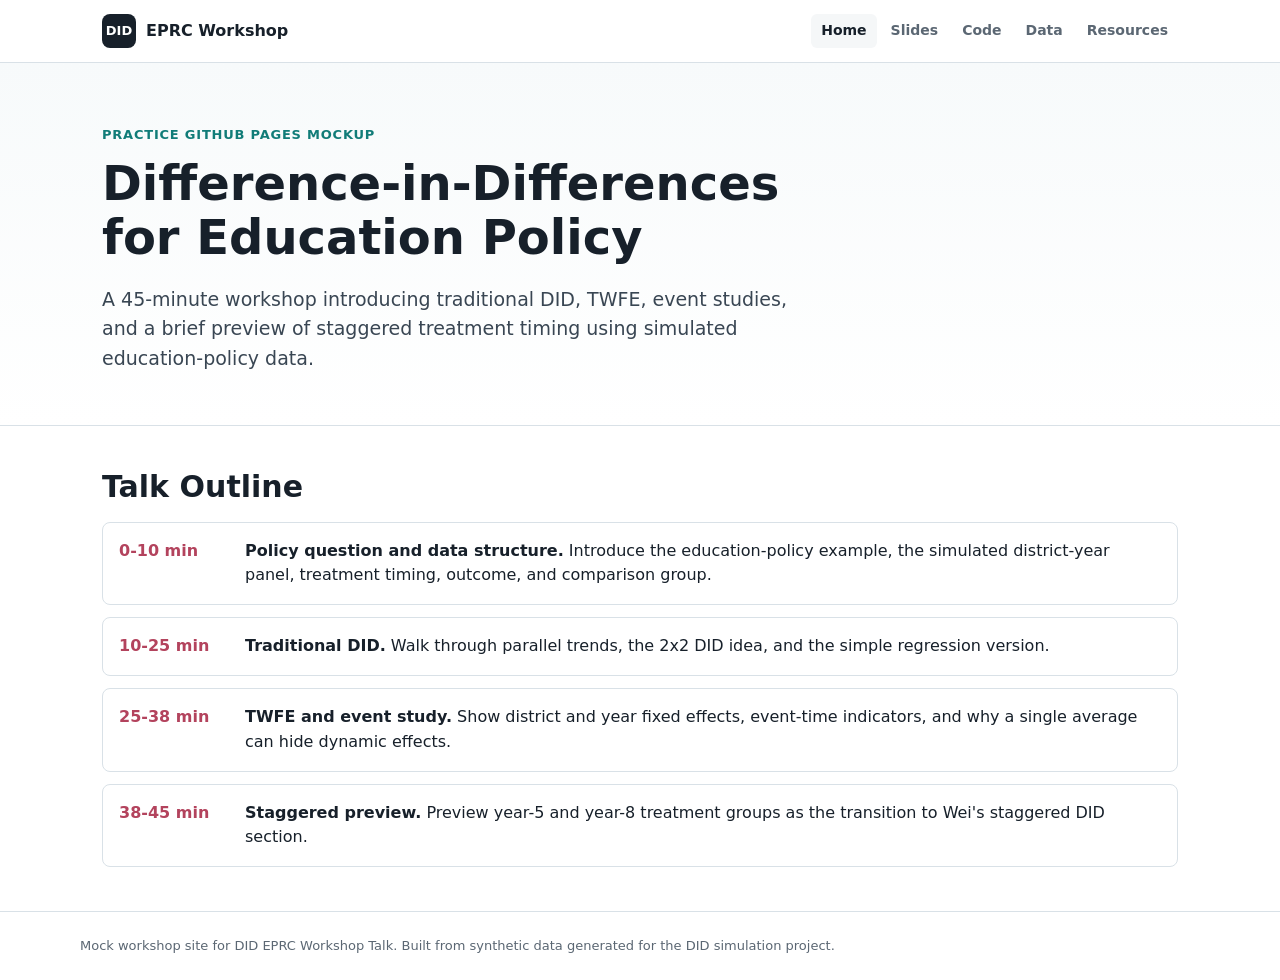
==== index.html @ 75d729e2 "Create DID EPRC workshop site mockup" ====
<!doctype html>
<html lang="en">
<head>
  <meta charset="utf-8">
  <meta name="viewport" content="width=device-width, initial-scale=1">
  <title>DID EPRC Workshop</title>
  <link rel="stylesheet" href="styles.css">
</head>
<body>
  <header class="site-header">
    <nav class="nav" aria-label="Main navigation">
      <a class="brand" href="index.html"><span class="brand-mark">DID</span><span>EPRC Workshop</span></a>
      <div class="nav-links">
        <a href="index.html" aria-current="page">Home</a>
        <a href="slides.html">Slides</a>
        <a href="code.html">Code</a>
        <a href="data.html">Data</a>
        <a href="resources.html">Resources</a>
      </div>
    </nav>
  </header>

  <main>
    <section class="hero">
      <div class="hero-inner">
        <div>
          <p class="eyebrow">Practice GitHub Pages mockup</p>
          <h1>Difference-in-Differences for Education Policy</h1>
          <p class="lead">A 45-minute workshop introducing traditional DID, TWFE, event studies, and a brief preview of staggered treatment timing using simulated education-policy data.</p>
        </div>
      </div>
    </section>

    <section class="section">
      <h2>Talk Outline</h2>
      <div class="timeline">
        <div class="timeline-item">
          <div class="time-label">0-10 min</div>
          <div><strong>Policy question and data structure.</strong> Introduce the education-policy example, the simulated district-year panel, treatment timing, outcome, and comparison group.</div>
        </div>
        <div class="timeline-item">
          <div class="time-label">10-25 min</div>
          <div><strong>Traditional DID.</strong> Walk through parallel trends, the 2x2 DID idea, and the simple regression version.</div>
        </div>
        <div class="timeline-item">
          <div class="time-label">25-38 min</div>
          <div><strong>TWFE and event study.</strong> Show district and year fixed effects, event-time indicators, and why a single average can hide dynamic effects.</div>
        </div>
        <div class="timeline-item">
          <div class="time-label">38-45 min</div>
          <div><strong>Staggered preview.</strong> Preview year-5 and year-8 treatment groups as the transition to Wei's staggered DID section.</div>
        </div>
      </div>
    </section>
  </main>

  <footer class="footer">
    <div class="footer-inner">Mock workshop site for DID EPRC Workshop Talk. Built from synthetic data generated for the DID simulation project.</div>
  </footer>
</body>
</html>
---- styles.css ----
:root {
  --ink: #17202a;
  --muted: #5b6773;
  --paper: #ffffff;
  --soft: #f5f7f8;
  --line: #d9e1e7;
  --blue: #2454a6;
  --teal: #117c78;
  --rose: #b3435d;
  --gold: #956f18;
  --shadow: 0 8px 24px rgba(23, 32, 42, 0.08);
}

* {
  box-sizing: border-box;
}

body {
  margin: 0;
  color: var(--ink);
  background: var(--paper);
  font-family: Inter, ui-sans-serif, system-ui, -apple-system, BlinkMacSystemFont, "Segoe UI", sans-serif;
  line-height: 1.55;
}

a {
  color: var(--blue);
  text-decoration-thickness: 0.08em;
  text-underline-offset: 0.18em;
}

.site-header {
  position: sticky;
  top: 0;
  z-index: 10;
  border-bottom: 1px solid var(--line);
  background: rgba(255, 255, 255, 0.96);
  backdrop-filter: blur(10px);
}

.nav {
  display: flex;
  align-items: center;
  justify-content: space-between;
  max-width: 1120px;
  margin: 0 auto;
  padding: 14px 22px;
  gap: 20px;
}

.brand {
  display: inline-flex;
  align-items: center;
  gap: 10px;
  color: var(--ink);
  font-weight: 750;
  text-decoration: none;
}

.brand-mark {
  display: inline-grid;
  place-items: center;
  width: 34px;
  height: 34px;
  border-radius: 8px;
  background: var(--ink);
  color: white;
  font-size: 13px;
  letter-spacing: 0;
}

.nav-links {
  display: flex;
  align-items: center;
  gap: 4px;
  flex-wrap: wrap;
}

.nav-links a {
  display: inline-flex;
  align-items: center;
  min-height: 34px;
  padding: 6px 10px;
  border-radius: 6px;
  color: var(--muted);
  font-size: 14px;
  font-weight: 650;
  text-decoration: none;
}

.nav-links a:hover,
.nav-links a[aria-current="page"] {
  color: var(--ink);
  background: var(--soft);
}

.hero {
  border-bottom: 1px solid var(--line);
  background: linear-gradient(180deg, #f7fafb 0%, #ffffff 100%);
}

.hero-inner {
  display: block;
  max-width: 1120px;
  margin: 0 auto;
  padding: 62px 22px 52px;
}

.eyebrow {
  margin: 0 0 12px;
  color: var(--teal);
  font-size: 13px;
  font-weight: 800;
  letter-spacing: 0.06em;
  text-transform: uppercase;
}

h1,
h2,
h3 {
  line-height: 1.12;
  letter-spacing: 0;
}

h1 {
  margin: 0;
  max-width: 760px;
  font-size: 48px;
}

h2 {
  margin: 0 0 16px;
  font-size: 30px;
}

h3 {
  margin: 0 0 8px;
  font-size: 20px;
}

.lead {
  max-width: 720px;
  margin: 20px 0 0;
  color: #394653;
  font-size: 19px;
}

.hero-actions,
.button-row {
  display: flex;
  flex-wrap: wrap;
  gap: 10px;
  margin-top: 26px;
}

.button {
  display: inline-flex;
  align-items: center;
  justify-content: center;
  min-height: 40px;
  padding: 9px 13px;
  border: 1px solid var(--line);
  border-radius: 7px;
  background: var(--paper);
  color: var(--ink);
  font-weight: 720;
  text-decoration: none;
}

.button.primary {
  border-color: var(--blue);
  background: var(--blue);
  color: white;
}

.button:hover {
  transform: translateY(-1px);
  box-shadow: var(--shadow);
}

.figure-frame {
  margin: 0;
  overflow: hidden;
  border: 1px solid var(--line);
  border-radius: 8px;
  background: white;
  box-shadow: var(--shadow);
}

.figure-frame img {
  display: block;
  width: 100%;
  height: auto;
}

.figure-frame figcaption {
  padding: 10px 14px 12px;
  color: var(--muted);
  font-size: 13px;
}

.section {
  max-width: 1120px;
  margin: 0 auto;
  padding: 44px 22px;
}

.section.alt {
  max-width: none;
  background: var(--soft);
  border-top: 1px solid var(--line);
  border-bottom: 1px solid var(--line);
}

.section.alt > .section-inner {
  max-width: 1120px;
  margin: 0 auto;
}

.grid {
  display: grid;
  grid-template-columns: repeat(3, minmax(0, 1fr));
  gap: 16px;
}

.grid.two {
  grid-template-columns: repeat(2, minmax(0, 1fr));
}

.card {
  min-height: 100%;
  padding: 18px;
  border: 1px solid var(--line);
  border-radius: 8px;
  background: white;
}

.card.accent-blue {
  border-top: 4px solid var(--blue);
}

.card.accent-teal {
  border-top: 4px solid var(--teal);
}

.card.accent-rose {
  border-top: 4px solid var(--rose);
}

.card.accent-gold {
  border-top: 4px solid var(--gold);
}

.card p,
.callout p {
  margin: 8px 0 0;
  color: var(--muted);
}

.metadata {
  display: grid;
  grid-template-columns: repeat(4, minmax(0, 1fr));
  gap: 12px;
  margin-top: 28px;
}

.metric {
  padding: 14px;
  border: 1px solid var(--line);
  border-radius: 8px;
  background: white;
}

.metric strong {
  display: block;
  margin-bottom: 3px;
  color: var(--ink);
  font-size: 22px;
}

.metric span {
  color: var(--muted);
  font-size: 13px;
}

.timeline {
  display: grid;
  gap: 12px;
  margin-top: 18px;
}

.timeline-item {
  display: grid;
  grid-template-columns: 110px minmax(0, 1fr);
  gap: 16px;
  padding: 16px;
  border: 1px solid var(--line);
  border-radius: 8px;
  background: white;
}

.time-label {
  color: var(--rose);
  font-weight: 800;
}

.table-wrap {
  overflow-x: auto;
  border: 1px solid var(--line);
  border-radius: 8px;
  background: white;
}

table {
  width: 100%;
  border-collapse: collapse;
  font-size: 14px;
}

th,
td {
  padding: 12px 14px;
  border-bottom: 1px solid var(--line);
  text-align: left;
  vertical-align: top;
}

th {
  background: #f8fafb;
  color: #2b3742;
  font-size: 12px;
  letter-spacing: 0.04em;
  text-transform: uppercase;
}

tr:last-child td {
  border-bottom: 0;
}

.callout {
  margin: 22px 0;
  padding: 18px;
  border-left: 4px solid var(--teal);
  border-radius: 8px;
  background: #f3fbfa;
}

.code-block {
  overflow-x: auto;
  padding: 16px;
  border-radius: 8px;
  background: #17202a;
  color: #eff4f7;
  font-family: "SFMono-Regular", Consolas, "Liberation Mono", monospace;
  font-size: 13px;
}

.page-title {
  max-width: 1120px;
  margin: 0 auto;
  padding: 44px 22px 20px;
}

.page-title h1 {
  font-size: 40px;
}

.footer {
  border-top: 1px solid var(--line);
  padding: 24px 22px;
  color: var(--muted);
  font-size: 13px;
}

.footer-inner {
  max-width: 1120px;
  margin: 0 auto;
}

@media (max-width: 820px) {
  .nav {
    align-items: flex-start;
    flex-direction: column;
  }

  .hero-inner,
  .grid,
  .grid.two,
  .metadata,
  .timeline-item {
    grid-template-columns: 1fr;
  }

  h1 {
    font-size: 36px;
  }

  .page-title h1 {
    font-size: 34px;
  }
}
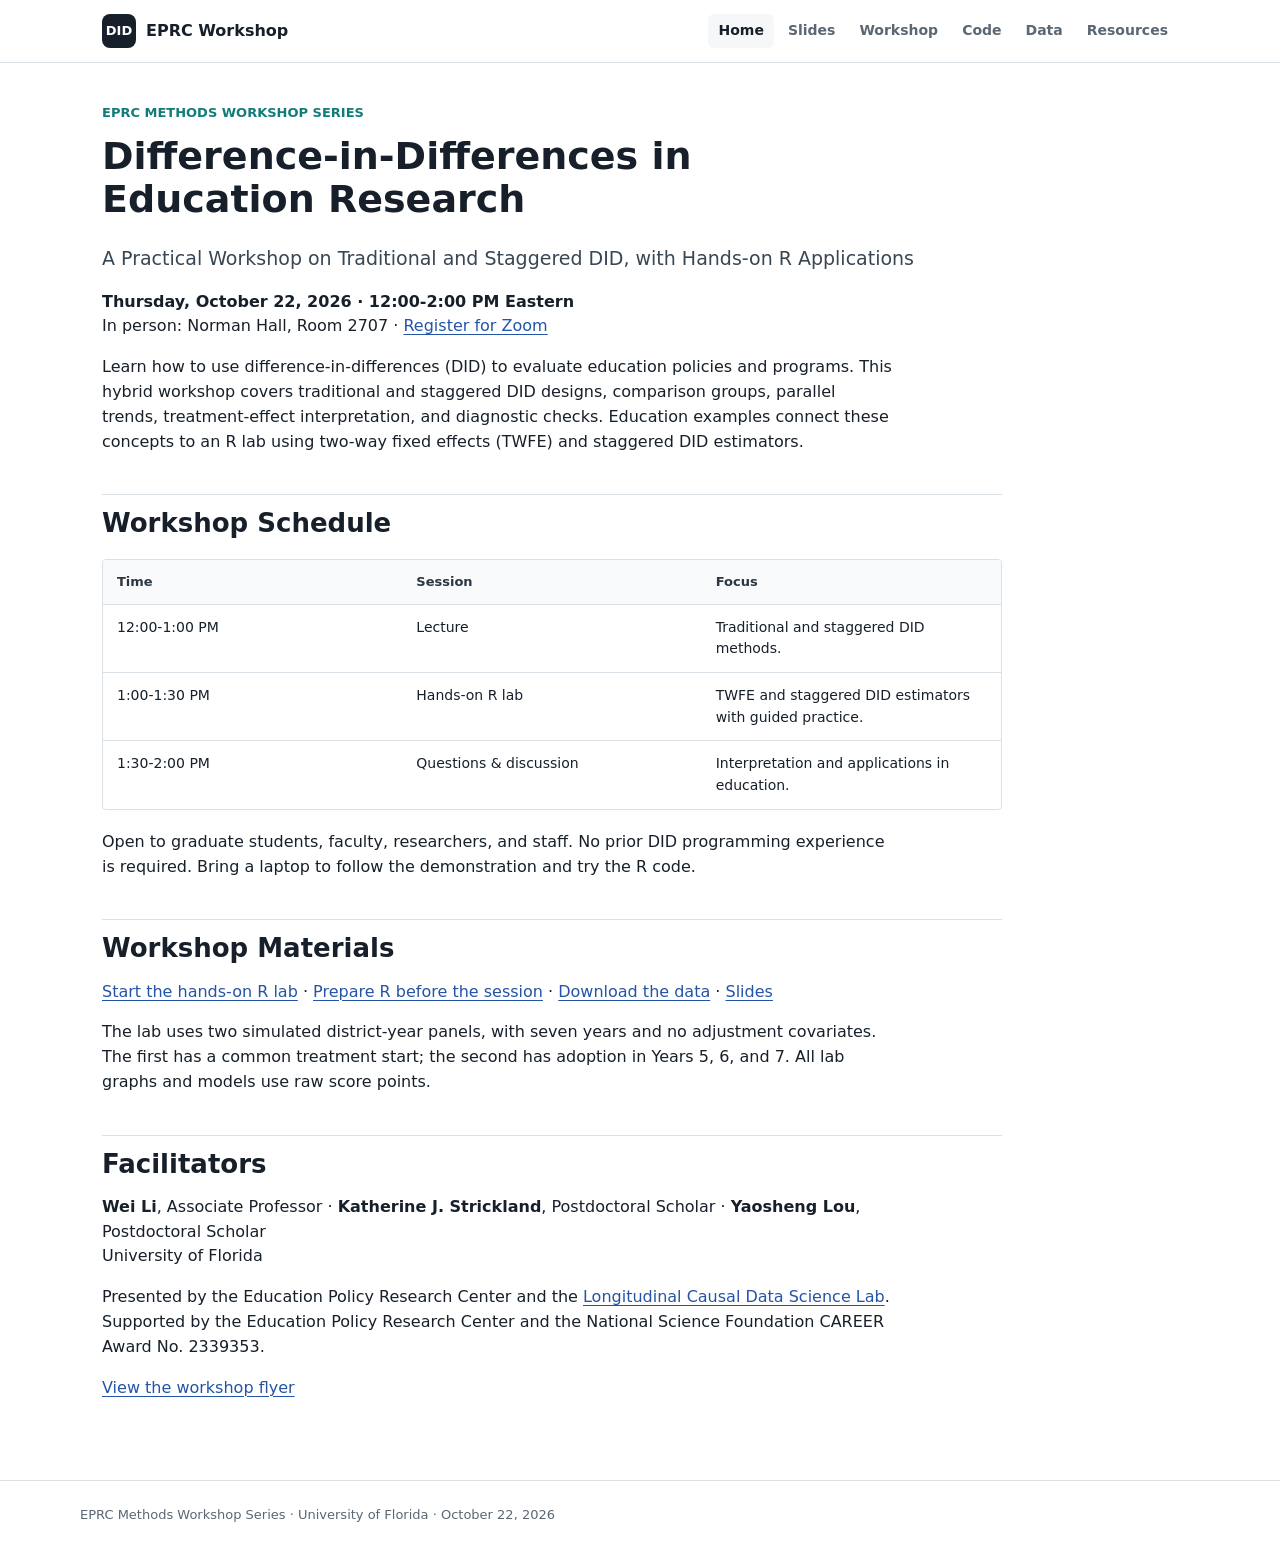
==== commit 1b2d27fa: "Add seven-year DID data and guided R workshop lab" ====
--- a/index.html
+++ b/index.html
@@ -1,61 +1,64 @@
 <!doctype html>
-<html lang="en">
-<head>
-  <meta charset="utf-8">
-  <meta name="viewport" content="width=device-width, initial-scale=1">
-  <title>DID EPRC Workshop</title>
-  <link rel="stylesheet" href="styles.css">
-</head>
-<body>
-  <header class="site-header">
-    <nav class="nav" aria-label="Main navigation">
-      <a class="brand" href="index.html"><span class="brand-mark">DID</span><span>EPRC Workshop</span></a>
-      <div class="nav-links">
-        <a href="index.html" aria-current="page">Home</a>
-        <a href="slides.html">Slides</a>
-        <a href="code.html">Code</a>
-        <a href="data.html">Data</a>
-        <a href="resources.html">Resources</a>
-      </div>
-    </nav>
-  </header>
-
-  <main>
-    <section class="hero">
-      <div class="hero-inner">
-        <div>
-          <p class="eyebrow">Practice GitHub Pages mockup</p>
-          <h1>Difference-in-Differences for Education Policy</h1>
-          <p class="lead">A 45-minute workshop introducing traditional DID, TWFE, event studies, and a brief preview of staggered treatment timing using simulated education-policy data.</p>
-        </div>
-      </div>
-    </section>
-
-    <section class="section">
-      <h2>Talk Outline</h2>
-      <div class="timeline">
-        <div class="timeline-item">
-          <div class="time-label">0-10 min</div>
-          <div><strong>Policy question and data structure.</strong> Introduce the education-policy example, the simulated district-year panel, treatment timing, outcome, and comparison group.</div>
-        </div>
-        <div class="timeline-item">
-          <div class="time-label">10-25 min</div>
-          <div><strong>Traditional DID.</strong> Walk through parallel trends, the 2x2 DID idea, and the simple regression version.</div>
-        </div>
-        <div class="timeline-item">
-          <div class="time-label">25-38 min</div>
-          <div><strong>TWFE and event study.</strong> Show district and year fixed effects, event-time indicators, and why a single average can hide dynamic effects.</div>
-        </div>
-        <div class="timeline-item">
-          <div class="time-label">38-45 min</div>
-          <div><strong>Staggered preview.</strong> Preview year-5 and year-8 treatment groups as the transition to Wei's staggered DID section.</div>
-        </div>
-      </div>
-    </section>
-  </main>
-
-  <footer class="footer">
-    <div class="footer-inner">Mock workshop site for DID EPRC Workshop Talk. Built from synthetic data generated for the DID simulation project.</div>
-  </footer>
-</body>
-</html>
+<html lang="en"><head><meta charset="utf-8"><meta name="viewport" content="width=device-width, initial-scale=1">
+<title>Home | EPRC DID Workshop</title><link rel="stylesheet" href="styles.css">
+<link rel="stylesheet" href="syntax.css"><script src="workshop.js" defer></script></head>
+<body><a class="skip-link" href="#main">Skip to content</a>
+<header class="site-header"><nav class="nav" aria-label="Main navigation">
+<a class="brand" href="index.html"><span class="brand-mark">DID</span><span>EPRC Workshop</span></a>
+<div class="nav-links"><a href="index.html" aria-current="page">Home</a>
+<a href="slides.html">Slides</a>
+<a href="workshop.html">Workshop</a>
+<a href="code.html">Code</a>
+<a href="data.html">Data</a>
+<a href="resources.html">Resources</a></div></nav></header>
+<main id="main" class="document ">
+<article><p class="eyebrow">
+EPRC Methods Workshop Series
+</p>
+<h1 id="difference-in-differences-in-education-research">Difference-in-Differences in Education Research</h1>
+<p class="lead">
+A Practical Workshop on Traditional and Staggered DID, with Hands-on R Applications
+</p>
+<p><strong>Thursday, October 22, 2026 · 12:00-2:00 PM Eastern</strong><br> In person: Norman Hall, Room 2707 · <a href="https://ufl.zoom.us/meeting/register/OgvL9_Q2QK-zYuH9BGm9fA">Register for Zoom</a></p>
+<p>Learn how to use difference-in-differences (DID) to evaluate education policies and programs. This hybrid workshop covers traditional and staggered DID designs, comparison groups, parallel trends, treatment-effect interpretation, and diagnostic checks. Education examples connect these concepts to an R lab using two-way fixed effects (TWFE) and staggered DID estimators.</p>
+<h2 id="workshop-schedule">Workshop Schedule</h2>
+<table>
+<colgroup>
+<col style="width: 33%" />
+<col style="width: 33%" />
+<col style="width: 33%" />
+</colgroup>
+<thead>
+<tr>
+<th>Time</th>
+<th>Session</th>
+<th>Focus</th>
+</tr>
+</thead>
+<tbody>
+<tr>
+<td>12:00-1:00 PM</td>
+<td>Lecture</td>
+<td>Traditional and staggered DID methods.</td>
+</tr>
+<tr>
+<td>1:00-1:30 PM</td>
+<td>Hands-on R lab</td>
+<td>TWFE and staggered DID estimators with guided practice.</td>
+</tr>
+<tr>
+<td>1:30-2:00 PM</td>
+<td>Questions &amp; discussion</td>
+<td>Interpretation and applications in education.</td>
+</tr>
+</tbody>
+</table>
+<p>Open to graduate students, faculty, researchers, and staff. No prior DID programming experience is required. Bring a laptop to follow the demonstration and try the R code.</p>
+<h2 id="workshop-materials">Workshop Materials</h2>
+<p><a href="workshop.html">Start the hands-on R lab</a> · <a href="workshop.html#setup">Prepare R before the session</a> · <a href="data.html">Download the data</a> · <a href="slides.html">Slides</a></p>
+<p>The lab uses two simulated district-year panels, with seven years and no adjustment covariates. The first has a common treatment start; the second has adoption in Years 5, 6, and 7. All lab graphs and models use raw score points.</p>
+<h2 id="facilitators">Facilitators</h2>
+<p><strong>Wei Li</strong>, Associate Professor · <strong>Katherine J. Strickland</strong>, Postdoctoral Scholar · <strong>Yaosheng Lou</strong>, Postdoctoral Scholar<br> University of Florida</p>
+<p>Presented by the Education Policy Research Center and the <a href="https://lcds-lab.github.io/">Longitudinal Causal Data Science Lab</a>. Supported by the Education Policy Research Center and the National Science Foundation CAREER Award No. 2339353.</p>
+<p><a href="assets/EPRC-DID-Workshop.pdf">View the workshop flyer</a></p>
+</article></main><footer class="footer"><div class="footer-inner">EPRC Methods Workshop Series · University of Florida · October 22, 2026</div></footer></body></html>
--- a/styles.css
+++ b/styles.css
@@ -111,7 +111,7 @@
   color: var(--teal);
   font-size: 13px;
   font-weight: 800;
-  letter-spacing: 0.06em;
+  letter-spacing: 0;
   text-transform: uppercase;
 }
 
@@ -329,7 +329,7 @@
   background: #f8fafb;
   color: #2b3742;
   font-size: 12px;
-  letter-spacing: 0.04em;
+  letter-spacing: 0;
   text-transform: uppercase;
 }
 
@@ -399,3 +399,44 @@
     font-size: 34px;
   }
 }
+
+.document {max-width:1120px; margin:0 auto; padding:40px 22px 64px;}
+.document article {min-width:0; max-width:900px;}
+.document h1 {font-size:38px; margin-bottom:24px;}
+.document h2 {font-size:26px; margin:40px 0 16px; padding-top:14px; border-top:1px solid var(--line); scroll-margin-top:110px;}
+.document h2:first-child {margin-top:0; border:0; padding:0; font-size:34px;}
+.document p, .document li {max-width:78ch;}
+.document li {margin-bottom:10px;}
+.document img {max-width:100%; height:auto; display:block; margin:20px auto;}
+.document .table-wrap {margin:20px 0; border-radius:4px;}
+.document article > table {display:block; max-width:100%; overflow-x:auto;}
+.document th {text-transform:none; font-size:13px;}
+.lab-layout {display:grid; grid-template-columns:200px minmax(0,1fr); gap:32px;}
+.lab-toc {position:sticky; top:100px; align-self:start; max-height:calc(100vh - 120px); overflow:auto; font-size:13px;}
+.lab-toc a {display:block; padding:7px 0; color:var(--muted); text-decoration:none;}
+.lab-toc a:hover {color:var(--blue); text-decoration:underline;}
+pre {white-space:pre; overflow:auto; max-height:420px; padding:18px; background:#f2f5f7; border:1px solid #d9e1e7; border-radius:4px; font-size:13px; line-height:1.65; tab-size:2;}
+pre code {font-family:Consolas, 'Liberation Mono', monospace;}
+div.sourceCode {position:relative; padding-top:30px; margin:24px 0 12px; background:#f2f5f7; border-radius:4px;}
+div.sourceCode pre {margin:0; border-top:0;}
+.copy-code {position:absolute; top:4px; right:8px; border:1px solid var(--line); border-radius:4px; background:white; color:var(--blue); padding:3px 10px; cursor:pointer; font:inherit; font-size:12px;}
+.copy-status {position:absolute; top:6px; left:12px; font-size:12px; max-width:75%;}
+details {padding:12px 0;}
+summary {cursor:pointer; color:var(--blue); font-weight:600;}
+:focus-visible {outline:3px solid var(--teal); outline-offset:3px;}
+.skip-link {position:absolute; left:10px; top:-100px; z-index:30; background:white; padding:12px;}
+.skip-link:focus {top:8px;}
+article a {overflow-wrap:anywhere;}
+@media(max-width:820px) {
+  .nav {gap:8px; padding:10px 16px;}
+  .nav-links a {padding:4px 8px; font-size:13px;}
+  .document {padding:24px 16px 48px;}
+  .document h1 {font-size:30px;}
+  .document h2 {font-size:24px; scroll-margin-top:165px;}
+  .lab-layout {grid-template-columns:minmax(0,1fr); gap:24px;}
+  .lab-toc {position:static; max-height:none; border-bottom:1px solid var(--line); padding-bottom:20px;}
+  .lab-toc nav {columns:2; column-gap:20px;}
+  .lab-toc a {break-inside:avoid;}
+  .document th, .document td {padding:9px 10px;}
+  pre {font-size:12px;}
+}
--- a/syntax.css
+++ b/syntax.css
@@ -0,0 +1 @@
+code span.co {color:#54636e;} code span.st {color:#12643d;} code span.fu {color:#194f9a;} code span.kw,code span.cf {color:#a22e58;font-weight:600;} code span.dv,code span.fl {color:#8b4312;} code span.op {color:#323b45;}
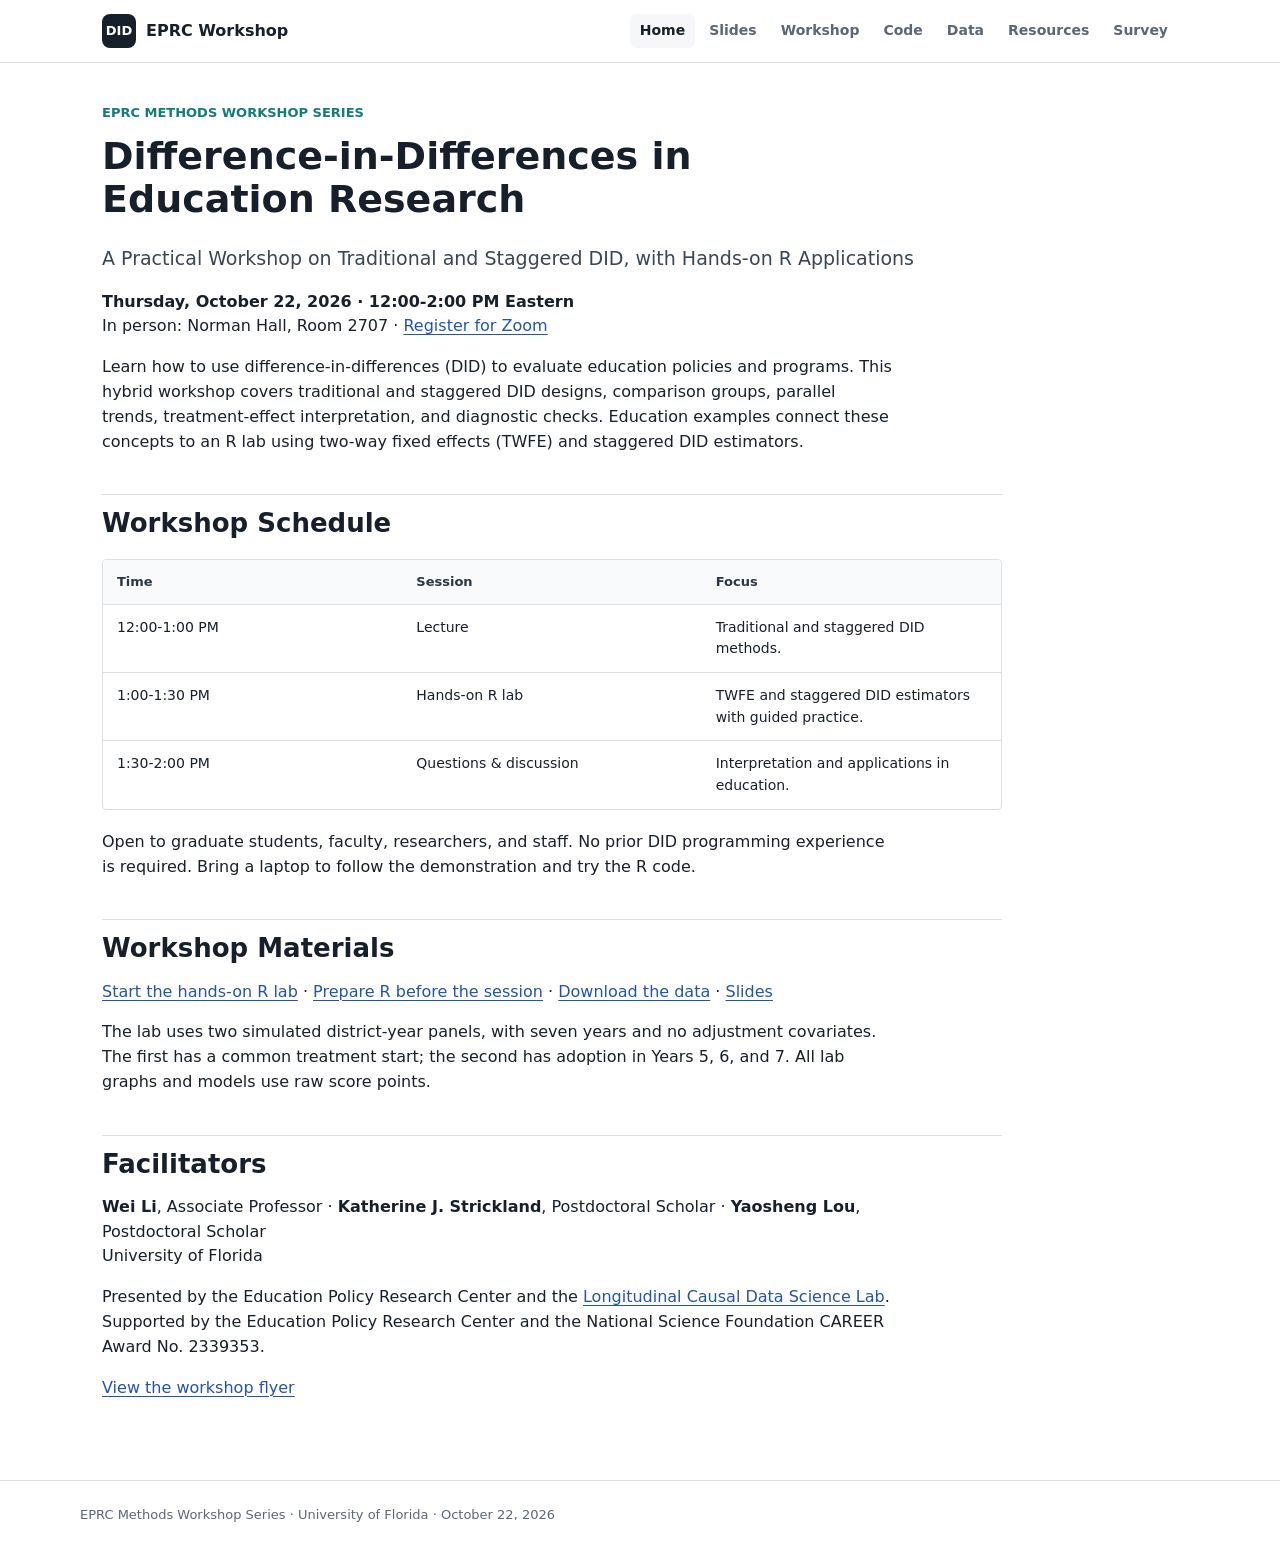
==== commit 2dbac69e: "Add Qualtrics survey to workshop navigation" ====
--- a/index.html
+++ b/index.html
@@ -10,7 +10,8 @@
 <a href="workshop.html">Workshop</a>
 <a href="code.html">Code</a>
 <a href="data.html">Data</a>
-<a href="resources.html">Resources</a></div></nav></header>
+<a href="resources.html">Resources</a>
+<a href="https://ufl.qualtrics.com/jfe/form/SV_8zSxiOqvBHLp3kW">Survey</a></div></nav></header>
 <main id="main" class="document ">
 <article><p class="eyebrow">
 EPRC Methods Workshop Series
--- a/styles.css
+++ b/styles.css
@@ -408,12 +408,17 @@
 .document p, .document li {max-width:78ch;}
 .document li {margin-bottom:10px;}
 .document img {max-width:100%; height:auto; display:block; margin:20px auto;}
+.document .equation {max-width:100%; overflow-x:auto; padding:12px 0; margin:16px 0;}
+.document .numbered-equation {display:grid; grid-template-columns:minmax(0,1fr) auto; align-items:center; gap:12px; margin:16px 0;}
+.document .numbered-equation .equation {min-width:0; margin:0;}
+.document .equation-number {font-size:14px; white-space:nowrap; padding-right:2px;}
 .document .table-wrap {margin:20px 0; border-radius:4px;}
 .document article > table {display:block; max-width:100%; overflow-x:auto;}
 .document th {text-transform:none; font-size:13px;}
 .lab-layout {display:grid; grid-template-columns:200px minmax(0,1fr); gap:32px;}
 .lab-toc {position:sticky; top:100px; align-self:start; max-height:calc(100vh - 120px); overflow:auto; font-size:13px;}
 .lab-toc a {display:block; padding:7px 0; color:var(--muted); text-decoration:none;}
+.lab-toc a.toc-subsection {padding-left:18px; border-left:1px solid var(--line); margin-left:4px;}
 .lab-toc a:hover {color:var(--blue); text-decoration:underline;}
 pre {white-space:pre; overflow:auto; max-height:420px; padding:18px; background:#f2f5f7; border:1px solid #d9e1e7; border-radius:4px; font-size:13px; line-height:1.65; tab-size:2;}
 pre code {font-family:Consolas, 'Liberation Mono', monospace;}
@@ -440,3 +445,11 @@
   .document th, .document td {padding:9px 10px;}
   pre {font-size:12px;}
 }
+
+/* Cohort labels supplement text without relying on color alone. */
+.cohort-label { padding: 1px 5px; border-radius: 3px; font-weight: 600; }
+.cohort-label.early { color: #174675; background: #e8f0fb; }
+.cohort-label.late { color: #075b54; background: #e1f2ed; }
+.cohort-label.never { color: #414951; background: #eceff1; }
+td ul { margin: 0; padding-left: 1.15em; }
+td li + li { margin-top: 0.35em; }
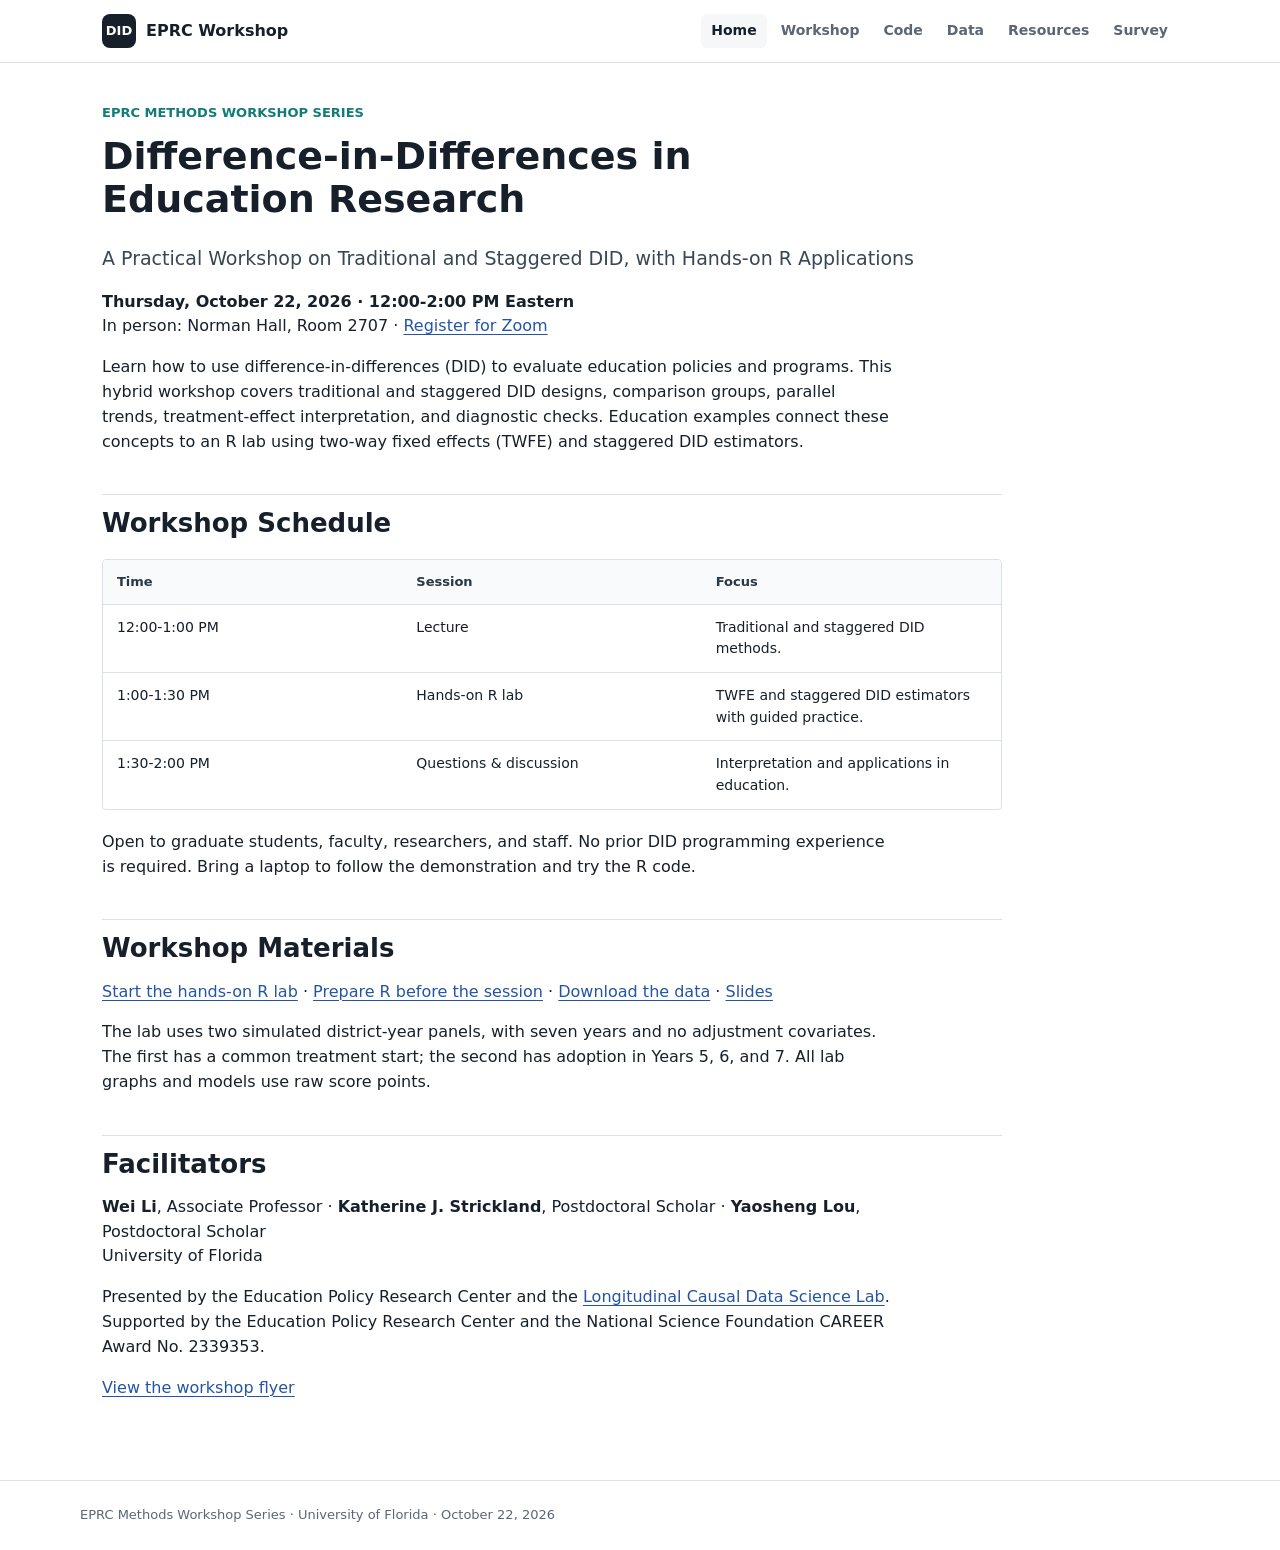
==== commit 53ef703a: "Use latest Desktop lab script and remove Slides navigation" ====
--- a/index.html
+++ b/index.html
@@ -6,12 +6,11 @@
 <header class="site-header"><nav class="nav" aria-label="Main navigation">
 <a class="brand" href="index.html"><span class="brand-mark">DID</span><span>EPRC Workshop</span></a>
 <div class="nav-links"><a href="index.html" aria-current="page">Home</a>
-<a href="slides.html">Slides</a>
 <a href="workshop.html">Workshop</a>
 <a href="code.html">Code</a>
 <a href="data.html">Data</a>
 <a href="resources.html">Resources</a>
-<a href="https://ufl.qualtrics.com/jfe/form/SV_8zSxiOqvBHLp3kW">Survey</a></div></nav></header>
+<a href="https://docs.google.com/forms/d/e/1FAIpQLSfQf3xoxfmVeBs_7whEkxC_gdUGPMZTuGgbZzwtnPwMSvIz3w/viewform">Survey</a></div></nav></header>
 <main id="main" class="document ">
 <article><p class="eyebrow">
 EPRC Methods Workshop Series
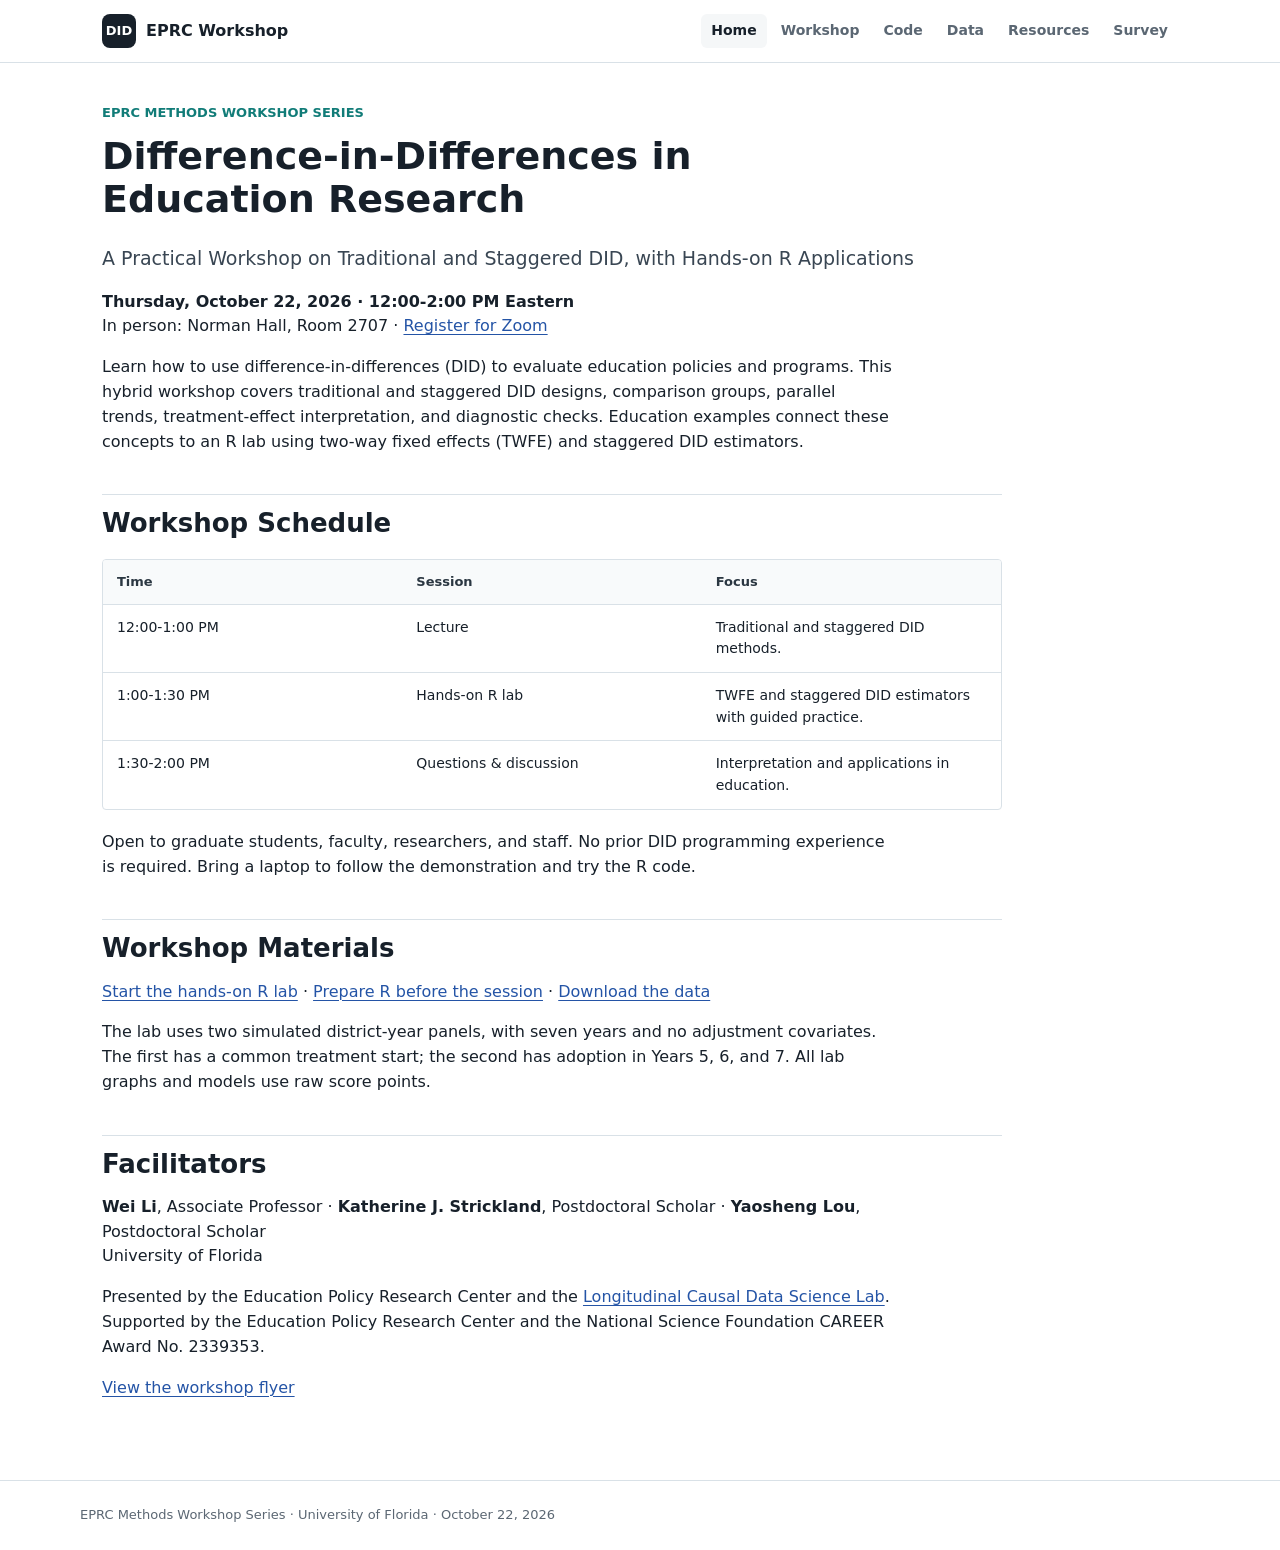
==== commit e81a6a64: "Remove Slides link from workshop home materials" ====
--- a/index.html
+++ b/index.html
@@ -55,7 +55,7 @@
 </table>
 <p>Open to graduate students, faculty, researchers, and staff. No prior DID programming experience is required. Bring a laptop to follow the demonstration and try the R code.</p>
 <h2 id="workshop-materials">Workshop Materials</h2>
-<p><a href="workshop.html">Start the hands-on R lab</a> · <a href="workshop.html#setup">Prepare R before the session</a> · <a href="data.html">Download the data</a> · <a href="slides.html">Slides</a></p>
+<p><a href="workshop.html">Start the hands-on R lab</a> · <a href="workshop.html#setup">Prepare R before the session</a> · <a href="data.html">Download the data</a></p>
 <p>The lab uses two simulated district-year panels, with seven years and no adjustment covariates. The first has a common treatment start; the second has adoption in Years 5, 6, and 7. All lab graphs and models use raw score points.</p>
 <h2 id="facilitators">Facilitators</h2>
 <p><strong>Wei Li</strong>, Associate Professor · <strong>Katherine J. Strickland</strong>, Postdoctoral Scholar · <strong>Yaosheng Lou</strong>, Postdoctoral Scholar<br> University of Florida</p>
